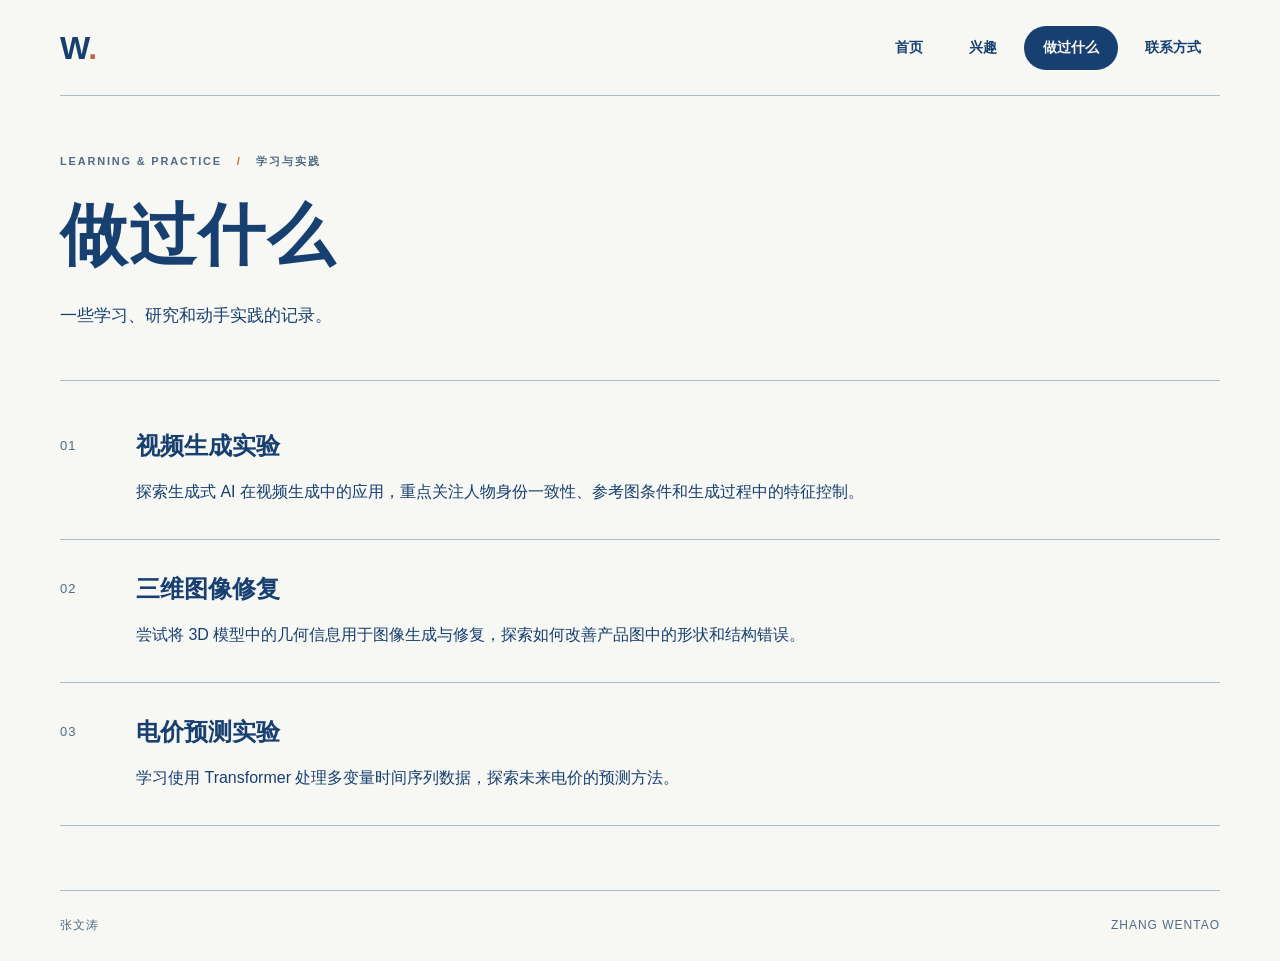
==== experience.html @ e5c8f50b "'按钮修改版本'" ====
<!DOCTYPE html>
<html lang="zh-CN">
<head>
  <meta charset="UTF-8">
  <meta name="viewport" content="width=device-width, initial-scale=1">
  <meta name="description" content="张文涛的学习、研究和动手实践记录：视频生成实验、三维图像修复和电价预测实验。">
  <title>做过什么 · 张文涛</title>
  <link rel="stylesheet" href="style.css">
</head>
<body class="experience-page">
  <div class="page">
    <header class="site-header">
      <a class="wordmark" href="index.html#home" aria-label="张文涛个人主页">W<span>.</span></a>
      <nav aria-label="主导航">
        <a href="index.html#home">首页</a>
        <a href="interests.html">兴趣</a>
        <a href="experience.html" aria-current="page">做过什么</a>
        <a href="contact.html">联系方式</a>
      </nav>
    </header>

    <main>
      <section class="intro" aria-labelledby="experience-page-title">
        <p class="eyebrow">LEARNING &amp; PRACTICE <span>/</span> 学习与实践</p>
        <h1 id="experience-page-title">做过什么</h1>
        <p class="bio">一些学习、研究和动手实践的记录。</p>
      </section>

      <!-- 编号和正文分列，三个经历按阅读顺序纵向排列。 -->
      <ol class="experience-list" aria-label="三段学习与实践经历">
        <li>
          <span class="section-number" aria-hidden="true">01</span>
          <div class="experience-content">
            <h2>视频生成实验</h2>
            <p>探索生成式 AI 在视频生成中的应用，重点关注人物身份一致性、参考图条件和生成过程中的特征控制。</p>
          </div>
        </li>
        <li>
          <span class="section-number" aria-hidden="true">02</span>
          <div class="experience-content">
            <h2>三维图像修复</h2>
            <p>尝试将 3D 模型中的几何信息用于图像生成与修复，探索如何改善产品图中的形状和结构错误。</p>
          </div>
        </li>
        <li>
          <span class="section-number" aria-hidden="true">03</span>
          <div class="experience-content">
            <h2>电价预测实验</h2>
            <p>学习使用 Transformer 处理多变量时间序列数据，探索未来电价的预测方法。</p>
          </div>
        </li>
      </ol>
    </main>
    <footer class="site-footer">
      <span>张文涛</span>
      <span lang="en">ZHANG WENTAO</span>
    </footer>
  </div>
</body>
</html>
---- style.css ----
/* 全站共享的色彩、宽度、圆角和间距。 */
:root {
  --paper: #F7F7F3;
  --blue: #173F70;
  --line: #A8BDD0;
  --accent: #CA623F;
  --muted: #526B82;
  --surface: #FFFFFF;
  --blue-hover: #12335B;
  --tint: #EDF2F6;
  --max-width: 1160px;
  --radius: 16px;
  --section-gap: 40px;
  --shadow: 0 6px 20px rgba(23, 63, 112, .05);
  --hover-shadow: 0 10px 26px rgba(23, 63, 112, .09);
}

* { box-sizing: border-box; }
html { scroll-padding-top: 24px; }
body {
  margin: 0;
  background: var(--paper);
  color: var(--blue);
  font-family: "Microsoft YaHei", "PingFang SC", "Noto Sans CJK SC", sans-serif;
  font-size: 16px;
  line-height: 1.8;
  -webkit-font-smoothing: antialiased;
}
p, h1, h2, dl, dd { margin: 0; }
ul, ol { margin: 0; padding: 0; list-style: none; }
a { color: inherit; text-decoration: none; }
a:focus-visible { outline: 3px solid var(--blue); outline-offset: 4px; }

.page {
  width: min(calc(100% - 96px), var(--max-width));
  min-height: 100svh;
  margin-inline: auto;
  display: flex;
  flex-direction: column;
}
main { flex: 1; min-width: 0; }
.site-header {
  display: flex;
  align-items: center;
  justify-content: space-between;
  gap: 24px;
  min-height: 96px;
  border-bottom: 1px solid var(--line);
}
.wordmark {
  display: inline-flex;
  align-items: center;
  min-height: 44px;
  font-family: Arial, sans-serif;
  font-size: 32px;
  font-weight: 800;
  letter-spacing: -2px;
  line-height: 1;
}
.wordmark span { color: var(--accent); }

/* 四页统一使用 aria-current 标记当前页面。 */
nav { display: flex; flex-wrap: wrap; gap: 8px; }
nav a {
  display: inline-flex;
  align-items: center;
  justify-content: center;
  min-height: 44px;
  padding: 8px 18px;
  border: 1px solid transparent;
  border-radius: 999px;
  font-size: 14px;
  font-weight: 600;
  transition: background-color .18s, border-color .18s, color .18s;
}
nav a[aria-current="page"] { background: var(--blue); color: var(--paper); }
nav a:active { background: var(--line); color: var(--blue); }

/* 标题、正文和分区统一使用同一组排版规则。 */
.intro { padding-block: 56px 48px; border-bottom: 1px solid var(--line); }
.eyebrow { margin-bottom: 24px; color: var(--muted); font-size: 11px; font-weight: 600; letter-spacing: 1.8px; }
.eyebrow span { margin-inline: 10px; color: var(--accent); }
h1 { font-size: clamp(48px, 5.2vw, 72px); font-weight: 700; letter-spacing: 2px; line-height: 1.2; }
h2 { font-size: 24px; font-weight: 600; line-height: 1.4; }
.english-name { margin-top: 14px; font-family: Arial, sans-serif; font-size: 17px; letter-spacing: 3px; }
.identity { margin-top: 24px; font-size: 21px; font-weight: 600; }
.bio { max-width: 680px; margin-top: 24px; font-size: 17px; line-height: 1.9; }
.home-page .bio { margin-top: 16px; }

/* 主按钮、次按钮和文字链接可在各页面复用。 */
.intro-actions { display: flex; flex-wrap: wrap; gap: 12px; margin-top: 28px; }
.button {
  display: inline-flex;
  align-items: center;
  justify-content: center;
  min-height: 48px;
  padding: 12px 24px;
  border: 1px solid var(--blue);
  border-radius: 999px;
  font-size: 14px;
  font-weight: 600;
  line-height: 1.5;
  transition: background-color .18s, border-color .18s, color .18s, box-shadow .18s;
}
.button-primary { background: var(--blue); color: var(--paper); box-shadow: var(--shadow); }
.button-secondary { background: transparent; color: var(--blue); border-color: var(--line); }
.button:active { background: var(--line); color: var(--blue); border-color: var(--blue); box-shadow: none; }
.text-link {
  text-decoration: underline;
  text-decoration-color: var(--line);
  text-underline-offset: 5px;
  text-decoration-thickness: 1px;
  transition: background-color .18s, text-decoration-color .18s, box-shadow .18s, border-color .18s;
}
.text-link:active { text-decoration-color: var(--accent); background: var(--tint); }

/* 兴趣卡片共享边框、圆角和轻微阴影，不使用可点击的光标。 */
.card {
  min-width: 0;
  padding: 28px;
  background: var(--surface);
  border: 1px solid var(--line);
  border-radius: var(--radius);
  box-shadow: var(--shadow);
  transition: border-color .18s, box-shadow .18s, background-color .18s;
}
.columns { display: grid; grid-template-columns: repeat(3, minmax(0, 1fr)); gap: 36px; padding-top: var(--section-gap); }
.column { min-width: 0; scroll-margin-top: 24px; }
.section-heading { display: flex; align-items: baseline; gap: 14px; margin-bottom: 24px; }
.section-number { font-family: Arial, sans-serif; font-size: 13px; color: var(--muted); letter-spacing: 1px; }
.interest-grid { display: grid; grid-template-columns: repeat(2, minmax(0, 1fr)); gap: 12px; }
.interest-grid .card { display: flex; align-items: center; min-height: 76px; padding: 18px; font-size: 18px; font-weight: 500; }
.project-list li { padding-block: 16px; border-bottom: 1px solid var(--line); font-size: 17px; }
.project-list li:first-child { padding-top: 0; }
.contact-list > div { display: grid; grid-template-columns: 54px minmax(0, 1fr); gap: 12px; padding-block: 16px; border-bottom: 1px solid var(--line); font-size: 14px; }
.contact-list > div:first-child { padding-top: 0; }
.contact-list dt { font-weight: 600; }
.contact-list dd { min-width: 0; overflow-wrap: anywhere; }

.interest-details { display: grid; grid-template-columns: repeat(2, minmax(0, 1fr)); gap: 24px; padding-top: var(--section-gap); }
.interest-details .card { min-height: 180px; }
.interest-details p { max-width: 480px; margin-top: 16px; font-size: 16px; line-height: 1.9; }

/* 经历保留纵向阅读结构，不设置链接、按钮或悬停阴影。 */
.experience-list { margin-top: 16px; }
.experience-list li { display: grid; grid-template-columns: 52px minmax(0, 1fr); gap: 24px; padding-block: 32px; border-bottom: 1px solid var(--line); }
.experience-list .section-number { padding-top: 5px; }
.experience-content { min-width: 0; }
.experience-content p { max-width: 800px; margin-top: 14px; line-height: 1.9; }

/* 联系方式的链接区域可点击，所在地保持普通文字。 */
.contact-details { margin-top: 16px; }
.contact-details > div { display: grid; grid-template-columns: 120px minmax(0, 1fr); align-items: center; gap: 24px; padding-block: 24px; border-bottom: 1px solid var(--line); }
.contact-details dt { font-size: 16px; font-weight: 600; }
.contact-details dd { min-width: 0; font-size: 20px; overflow-wrap: anywhere; }
.contact-link { display: block; padding: 18px 20px; background: var(--surface); border: 1px solid var(--line); border-radius: var(--radius); }
.contact-details > div:last-child dd { padding: 18px 20px; }

.site-footer {
  display: flex;
  justify-content: space-between;
  flex-wrap: wrap;
  gap: 12px;
  margin-top: 64px;
  padding-block: 24px;
  border-top: 1px solid var(--line);
  color: var(--muted);
  font-size: 12px;
  letter-spacing: 1px;
}

/* 悬停仅用于支持鼠标悬停的设备，手机点击不保留悬停样式。 */
@media (hover: hover) {
  nav a:hover { background: var(--tint); border-color: var(--line); color: var(--blue); }
  nav a[aria-current="page"]:hover { background: var(--blue-hover); color: var(--paper); border-color: var(--blue-hover); }
  .button-primary:hover { background: var(--blue-hover); box-shadow: var(--hover-shadow); }
  .button-secondary:hover { background: var(--tint); border-color: var(--blue); box-shadow: var(--shadow); }
  .text-link:hover { text-decoration-color: var(--accent); }
  .card:hover { border-color: var(--blue); box-shadow: var(--hover-shadow); }
  .contact-link:hover { background: var(--tint); border-color: var(--blue); box-shadow: var(--shadow); }
}
/* 点击样式放在悬停规则之后，保证按下时仍有反馈。 */
nav a:active, .button:active { background: var(--line); color: var(--blue); box-shadow: none; }
.contact-link:active { background: var(--tint); border-color: var(--accent); box-shadow: none; }

@media (max-width: 900px) {
  .page { width: calc(100% - 64px); }
  .columns { gap: 24px; }
  .contact-list > div { grid-template-columns: 1fr; gap: 4px; }
}

@media (max-width: 700px) {
  :root { --section-gap: 28px; }
  .page { width: calc(100% - 40px); }
  .site-header { flex-wrap: wrap; gap: 12px; padding-block: 16px; }
  .wordmark { font-size: 28px; }
  nav { display: grid; grid-template-columns: repeat(4, minmax(0, 1fr)); width: 100%; gap: 4px; }
  nav a { padding: 8px 4px; font-size: 12px; }
  .intro { padding-block: 40px 36px; }
  .eyebrow { margin-bottom: 20px; font-size: 10px; letter-spacing: 1.3px; }
  h1 { font-size: 48px; letter-spacing: 1px; }
  h2 { font-size: 22px; }
  .english-name { font-size: 14px; letter-spacing: 2.5px; }
  .identity { font-size: 18px; }
  .bio { margin-top: 20px; font-size: 16px; }
  .intro-actions { flex-direction: column; align-items: stretch; gap: 10px; margin-top: 24px; }
  .columns { grid-template-columns: 1fr; gap: 32px; }
  .column + .column { border-top: 1px solid var(--line); padding-top: 28px; }
  .section-heading { margin-bottom: 20px; }
  .contact-list > div { grid-template-columns: 54px minmax(0, 1fr); gap: 12px; }
  .interest-details { grid-template-columns: 1fr; gap: 16px; }
  .card { padding: 24px; }
  .interest-details .card { min-height: 0; }
  .interest-details p { margin-top: 12px; }
  .experience-list { margin-top: 12px; }
  .experience-list li { grid-template-columns: 28px minmax(0, 1fr); gap: 16px; padding-block: 28px; }
  .experience-content p { margin-top: 12px; font-size: 16px; }
  .contact-details { margin-top: 12px; }
  .contact-details > div { grid-template-columns: 1fr; gap: 12px; padding-block: 24px; }
  .contact-details dt { font-size: 14px; }
  .contact-details dd { font-size: 18px; }
  .contact-link { padding: 16px; }
  .contact-details > div:last-child dd { padding: 0; }
  .site-footer { margin-top: 40px; padding-block: 20px; font-size: 11px; }
}

@media (max-width: 360px) {
  nav { grid-template-columns: repeat(2, minmax(0, 1fr)); gap: 8px; }
  h1 { font-size: 42px; }
  .contact-list > div { grid-template-columns: 1fr; }
}
@media (max-width: 280px) {
  .interest-grid { grid-template-columns: 1fr; }
  h1 { font-size: 36px; }
}
@media (prefers-reduced-motion: reduce) {
  nav a, .button, .text-link, .card { transition: none; }
}
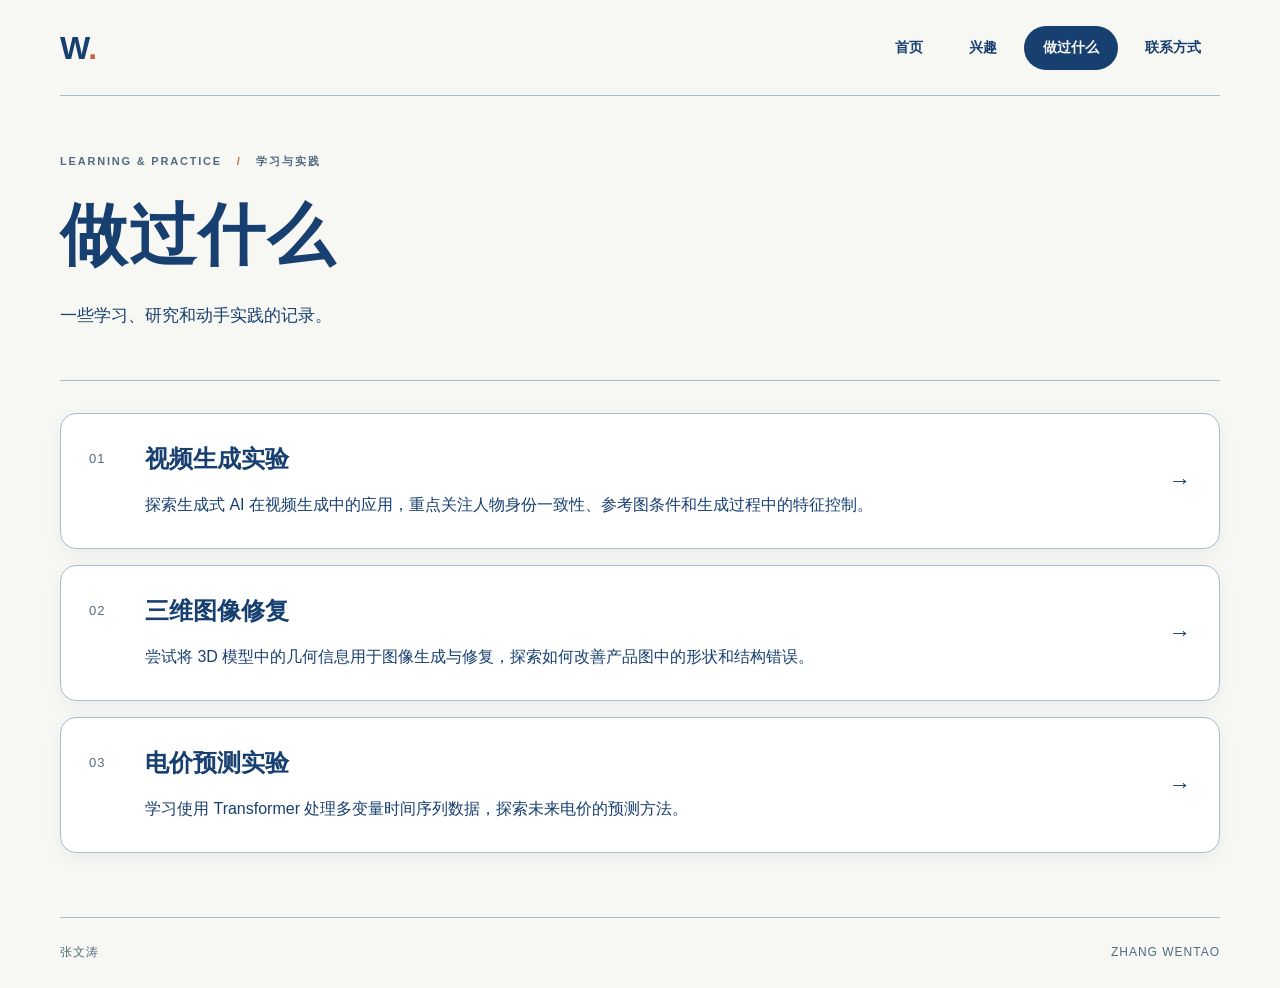
==== commit 6d7b1c44: "Publish personal website" ====
--- a/experience.html
+++ b/experience.html
@@ -28,27 +28,21 @@
 
       <!-- 编号和正文分列，三个经历按阅读顺序纵向排列。 -->
       <ol class="experience-list" aria-label="三段学习与实践经历">
-        <li>
-          <span class="section-number" aria-hidden="true">01</span>
+        <li><a class="project-link" href="video.html"><div class="experience-body"><span class="section-number" aria-hidden="true">01</span>
           <div class="experience-content">
             <h2>视频生成实验</h2>
             <p>探索生成式 AI 在视频生成中的应用，重点关注人物身份一致性、参考图条件和生成过程中的特征控制。</p>
-          </div>
-        </li>
-        <li>
-          <span class="section-number" aria-hidden="true">02</span>
+          </div></div><span class="project-arrow" aria-hidden="true">→</span></a></li>
+        <li><a class="project-link" href="mesh.html"><div class="experience-body"><span class="section-number" aria-hidden="true">02</span>
           <div class="experience-content">
             <h2>三维图像修复</h2>
             <p>尝试将 3D 模型中的几何信息用于图像生成与修复，探索如何改善产品图中的形状和结构错误。</p>
-          </div>
-        </li>
-        <li>
-          <span class="section-number" aria-hidden="true">03</span>
+          </div></div><span class="project-arrow" aria-hidden="true">→</span></a></li>
+        <li><a class="project-link" href="todo.html"><div class="experience-body"><span class="section-number" aria-hidden="true">03</span>
           <div class="experience-content">
             <h2>电价预测实验</h2>
             <p>学习使用 Transformer 处理多变量时间序列数据，探索未来电价的预测方法。</p>
-          </div>
-        </li>
+          </div></div><span class="project-arrow" aria-hidden="true">→</span></a></li>
       </ol>
     </main>
     <footer class="site-footer">
@@ -60,3 +54,4 @@
 </html>
 
 
+
--- a/style.css
+++ b/style.css
@@ -141,7 +141,7 @@
 .interest-details .card { min-height: 180px; }
 .interest-details p { max-width: 480px; margin-top: 16px; font-size: 16px; line-height: 1.9; }
 
-/* 经历保留纵向阅读结构，不设置链接、按钮或悬停阴影。 */
+/* 经历正文保持原有编号与介绍，点击样式由 project-link 统一设置。 */
 .experience-list { margin-top: 16px; }
 .experience-list li { display: grid; grid-template-columns: 52px minmax(0, 1fr); gap: 24px; padding-block: 32px; border-bottom: 1px solid var(--line); }
 .experience-list .section-number { padding-top: 5px; }
@@ -176,7 +176,7 @@
   .button-primary:hover { background: var(--blue-hover); box-shadow: var(--hover-shadow); }
   .button-secondary:hover { background: var(--tint); border-color: var(--blue); box-shadow: var(--shadow); }
   .text-link:hover { text-decoration-color: var(--accent); }
-  .card:hover { border-color: var(--blue); box-shadow: var(--hover-shadow); }
+
   .contact-link:hover { background: var(--tint); border-color: var(--blue); box-shadow: var(--shadow); }
 }
 /* 点击样式放在悬停规则之后，保证按下时仍有反馈。 */
@@ -236,3 +236,68 @@
 @media (prefers-reduced-motion: reduce) {
   nav a, .button, .text-link, .card { transition: none; }
 }
+
+
+/* 实践项目是真实链接；兴趣卡片仅展示文字。 */
+.card { cursor: default; box-shadow: none; transition: none; }
+.project-list { display: grid; gap: 12px; }
+.project-list li, .project-list li:first-child { padding: 0; border: 0; }
+.project-link {
+  display: grid;
+  grid-template-columns: minmax(0, 1fr) auto;
+  align-items: center;
+  gap: 20px;
+  min-height: 76px;
+  padding: 18px;
+  background: var(--surface);
+  border: 1px solid var(--line);
+  border-radius: var(--radius);
+  box-shadow: var(--shadow);
+  cursor: pointer;
+  transition: background-color .18s, border-color .18s, box-shadow .18s;
+}
+.project-arrow { color: var(--blue); font-size: 22px; line-height: 1; }
+.experience-list { display: grid; gap: 16px; padding-top: 16px; }
+.experience-list li { display: block; padding: 0; border: 0; }
+.experience-list .project-link { padding: 28px; }
+.experience-body { display: grid; grid-template-columns: 36px minmax(0, 1fr); gap: 20px; min-width: 0; }
+.project-link:active { background: var(--tint); border-color: var(--accent); box-shadow: none; }
+@media (hover: hover) {
+  .project-link:hover { background: var(--tint); border-color: var(--blue); box-shadow: var(--hover-shadow); }
+}
+.detail-header { padding-block: 24px; border-bottom: 1px solid var(--line); }
+.detail-intro { padding-block: 36px 28px; }
+.detail-intro h1 { font-size: 36px; }
+.video-layout { display: grid; grid-template-columns: minmax(0, 35fr) minmax(0, 65fr); align-items: start; gap: 32px; padding-top: 32px; }
+.video-prompt-panel { min-width: 0; padding: 24px; border: 1px solid var(--line); border-radius: var(--radius); }
+.video-prompt-panel h1 { font-size: 19px; letter-spacing: 0; line-height: 1.6; }
+.video-prompt-panel h1 span { display: block; margin-top: 4px; font-size: 11px; letter-spacing: 1.4px; color: var(--muted); }
+.prompt-text { min-height: 28em; margin-top: 24px; font-size: 14px; line-height: 1.9; overflow-wrap: anywhere; }
+.typing-cursor { display: none; }
+.is-typing .typing-cursor { display: inline; color: var(--accent); animation: cursor-blink .8s steps(1) infinite; }
+@keyframes cursor-blink { 50% { opacity: 0; } }
+.video-player-panel { min-width: 0; }
+.video-player-panel video { display: block; width: 100%; height: auto; border-radius: var(--radius); background: var(--blue); }
+.video-error { margin-top: 16px; }
+.sr-only { position: absolute; width: 1px; height: 1px; padding: 0; overflow: hidden; clip-path: inset(50%); white-space: nowrap; }
+.mesh-status { margin-bottom: 16px; font-size: 14px; color: var(--muted); }
+.mesh-frame { display: block; width: 100%; height: 690px; border: 1px solid var(--line); border-radius: var(--radius); background: var(--surface); }
+.todo-content { display: flex; flex-direction: column; justify-content: center; align-items: center; gap: 24px; padding-block: 48px; text-align: center; }
+.todo-content h1 { font-size: clamp(24px, 3vw, 36px); letter-spacing: 0; }
+@media (max-width: 700px) {
+  .experience-list .project-link { padding: 22px 18px; gap: 12px; }
+  .experience-body { grid-template-columns: 24px minmax(0, 1fr); gap: 12px; }
+  .experience-content h2 { font-size: 20px; }
+  .detail-header { padding-block: 20px; }
+  .detail-intro h1 { font-size: 30px; }
+  .video-layout { grid-template-columns: 1fr; gap: 24px; padding-top: 24px; }
+  .video-player-panel { grid-row: 1; }
+  .video-prompt-panel { grid-row: 2; padding: 20px; }
+  .prompt-text { min-height: 0; font-size: 15px; margin-top: 20px; }
+  .mesh-frame { height: 1120px; }
+}
+@media (prefers-reduced-motion: reduce) {
+  .project-link { transition: none; }
+  .typing-cursor { animation: none; }
+}
+
